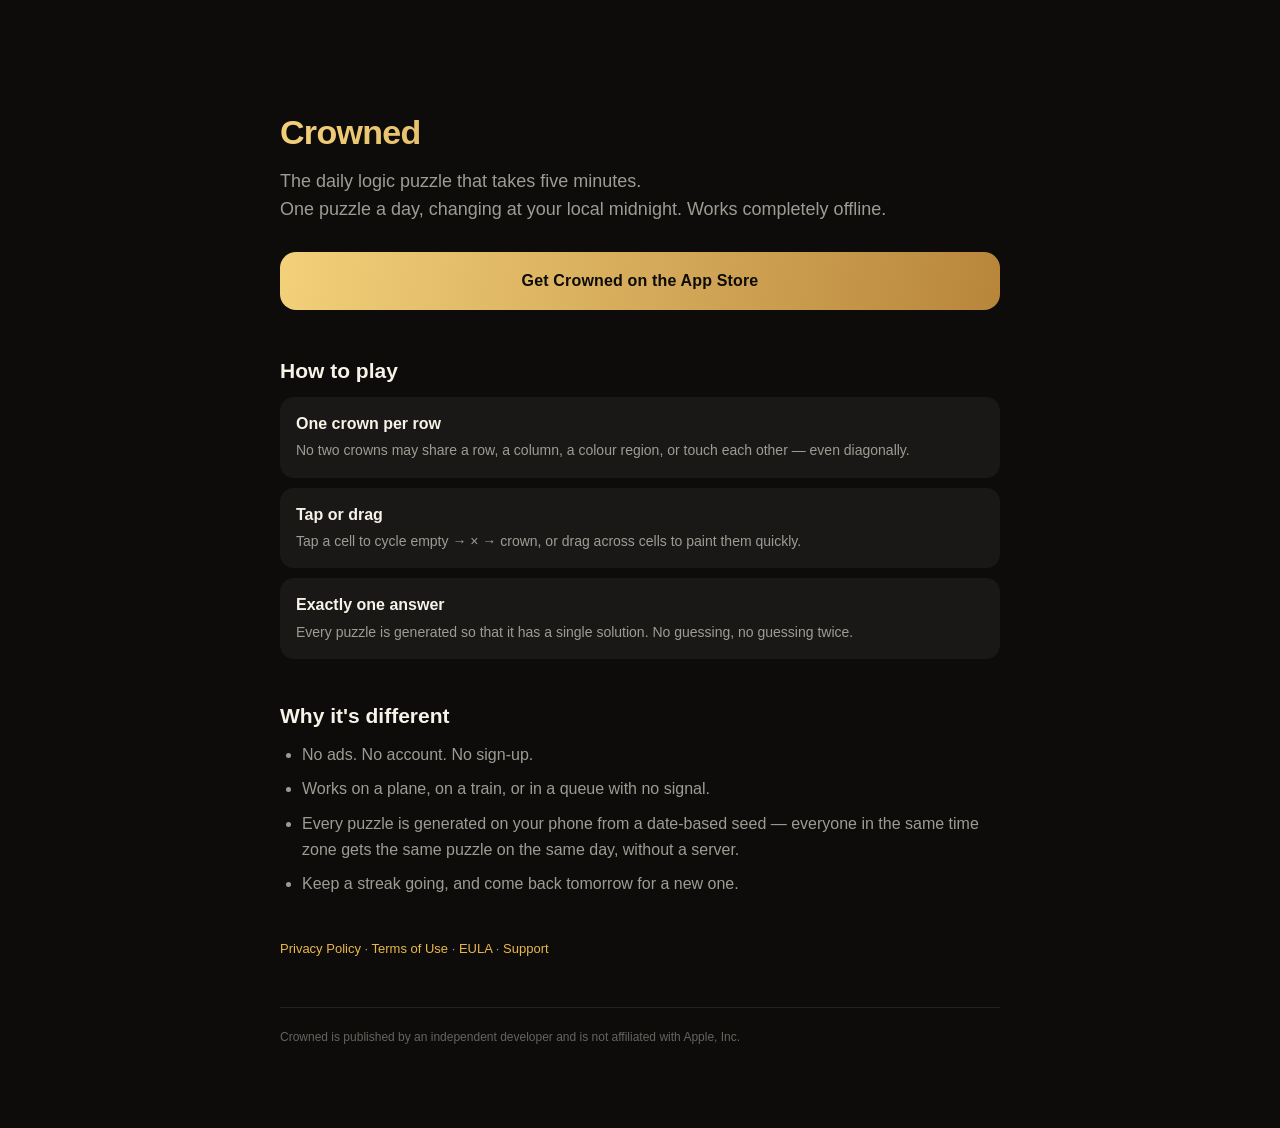
==== index.html @ 0d60deca "Align legal copy with the app's actual behaviour The daily challenge and the streak now follow the d" ====
<!DOCTYPE html>
<html lang="en">
<head>
<meta charset="utf-8">
<meta name="viewport" content="width=device-width, initial-scale=1">
<title>Crowned — the daily logic puzzle</title>
<meta name="description" content="One crown per row. A new puzzle every day, on your local midnight. Works completely offline.">
<meta property="og:title" content="Crowned — the daily logic puzzle">
<meta property="og:description" content="One crown per row. A new puzzle every day, on your local midnight. Works completely offline.">
<meta property="og:type" content="website">
<meta name="theme-color" content="#0D0C0A">
<link rel="stylesheet" href="style.css">
</head>
<body>
<main class="landing">
    <h1>Crowned</h1>
    <p class="tagline">The daily logic puzzle that takes five minutes.<br>
        One puzzle a day, changing at your local midnight. Works completely offline.</p>

    <a class="cta" href="https://apps.apple.com/">Get Crowned on the App Store</a>

    <h2>How to play</h2>
    <ul class="cards">
        <li><strong>One crown per row</strong><span>No two crowns may share a row, a column, a colour region, or touch each other — even diagonally.</span></li>
        <li><strong>Tap or drag</strong><span>Tap a cell to cycle empty → × → crown, or drag across cells to paint them quickly.</span></li>
        <li><strong>Exactly one answer</strong><span>Every puzzle is generated so that it has a single solution. No guessing, no guessing twice.</span></li>
    </ul>

    <h2>Why it's different</h2>
    <ul class="plain">
        <li>No ads. No account. No sign-up.</li>
        <li>Works on a plane, on a train, or in a queue with no signal.</li>
        <li>Every puzzle is generated on your phone from a date-based seed — everyone in the same time zone gets the same puzzle on the same day, without a server.</li>
        <li>Keep a streak going, and come back tomorrow for a new one.</li>
    </ul>

    <p class="legal"><a href="privacy.html">Privacy Policy</a> ·
        <a href="terms.html">Terms of Use</a> ·
        <a href="eula.html">EULA</a> ·
        <a href="support.html">Support</a></p>
</main>
<footer>
<p>Crowned is published by an independent developer and is not affiliated with Apple, Inc.</p>
</footer>
</body>
</html>
---- style.css ----
:root {
    color-scheme: dark;
    --bg: #0d0c0a;
    --surface: #1a1814;
    --text: #f7f3e9;
    --muted: rgba(247, 243, 233, 0.62);
    --accent: #e8b84b;
    --accent-2: #b8863b;
}

* { box-sizing: border-box; }

body {
    margin: 0;
    padding: 0 20px 64px;
    background: var(--bg);
    color: var(--text);
    font: 16px/1.65 -apple-system, BlinkMacSystemFont, "SF Pro Text", "Helvetica Neue", sans-serif;
    -webkit-text-size-adjust: 100%;
}

main { max-width: 720px; margin: 0 auto; }

h1 {
    font-size: 34px;
    font-weight: 800;
    letter-spacing: -0.02em;
    margin: 56px 0 8px;
    background: linear-gradient(100deg, #f3d07a, #b8863b);
    -webkit-background-clip: text;
    background-clip: text;
    color: transparent;
}

h2 {
    font-size: 21px;
    font-weight: 700;
    margin: 40px 0 8px;
    color: var(--text);
}

h3 {
    font-size: 16px;
    font-weight: 700;
    margin: 28px 0 6px;
    color: var(--muted);
    text-transform: uppercase;
    letter-spacing: 0.06em;
}

p { margin: 0 0 16px; color: var(--muted); }
strong { color: var(--text); }
code {
    background: rgba(255, 255, 255, 0.07);
    padding: 2px 6px;
    border-radius: 6px;
    font-size: 0.9em;
}

a { color: var(--accent); text-decoration: none; }
a:hover { text-decoration: underline; }

ul { margin: 0 0 16px; padding-left: 22px; color: var(--muted); }
li { margin: 0 0 8px; }

table {
    width: 100%;
    border-collapse: collapse;
    margin: 0 0 24px;
    font-size: 14px;
}

th, td {
    text-align: left;
    padding: 10px 12px;
    border-bottom: 1px solid rgba(255, 255, 255, 0.09);
    vertical-align: top;
}

th { color: var(--text); font-weight: 650; }
td { color: var(--muted); }

footer {
    max-width: 720px;
    margin: 48px auto 0;
    padding-top: 20px;
    border-top: 1px solid rgba(255, 255, 255, 0.09);
}

footer p { font-size: 12px; color: rgba(247, 243, 233, 0.38); }

/* The landing page */
.landing { padding-top: 48px; }
.landing .tagline { font-size: 18px; line-height: 1.55; margin-bottom: 28px; }

.cta {
    display: block;
    text-align: center;
    padding: 16px 24px;
    border-radius: 16px;
    background: linear-gradient(100deg, #f3d07a, #b8863b);
    color: #0d0c0a;
    font-weight: 800;
    letter-spacing: 0.01em;
    margin-bottom: 44px;
}
.cta:hover { text-decoration: none; }

.landing ul.cards { list-style: none; padding: 0; margin: 0 0 36px; }
.landing ul.cards li {
    background: rgba(255, 255, 255, 0.05);
    border-radius: 14px;
    padding: 14px 16px;
    margin-bottom: 10px;
}
.landing ul.cards strong { display: block; font-size: 16px; }
.landing ul.cards span { font-size: 14px; color: rgba(247, 243, 233, 0.6); }

.landing ul.plain li { margin-bottom: 8px; }

.landing .legal { font-size: 13px; margin-top: 40px; }
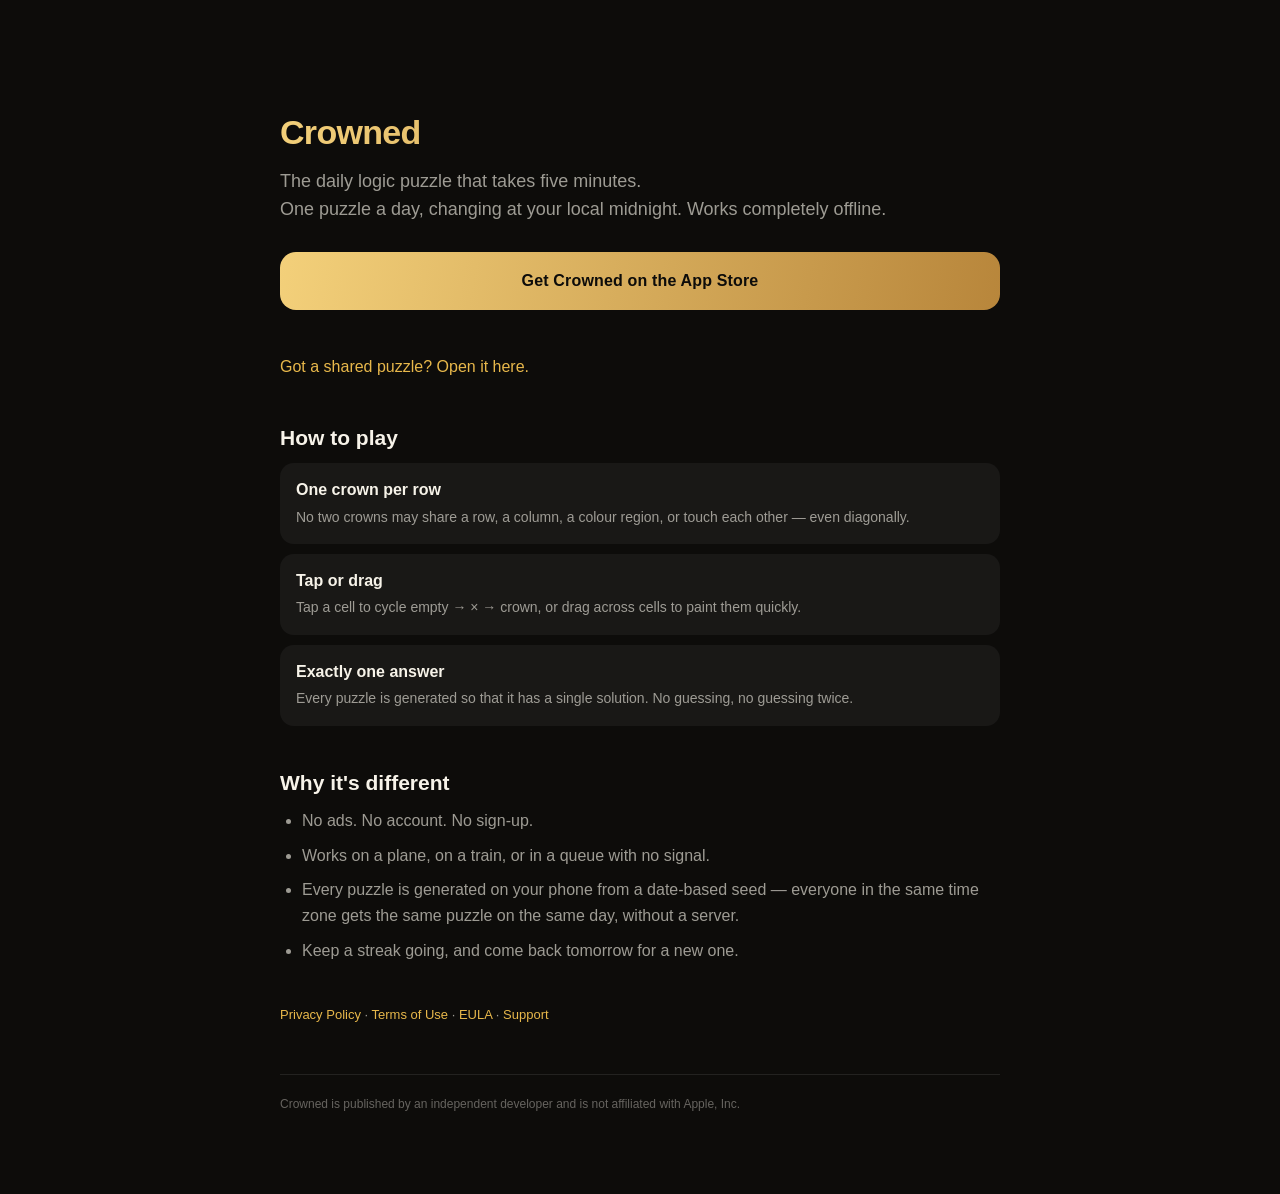
==== commit f9e4ff84: "feat: add shared-challenge landing page and universal link file" ====
--- a/index.html
+++ b/index.html
@@ -18,6 +18,8 @@
         One puzzle a day, changing at your local midnight. Works completely offline.</p>
 
     <a class="cta" href="https://apps.apple.com/">Get Crowned on the App Store</a>
+
+    <p><a href="play.html">Got a shared puzzle? Open it here.</a></p>
 
     <h2>How to play</h2>
     <ul class="cards">
--- a/style.css
+++ b/style.css
@@ -106,6 +106,10 @@
 }
 .cta:hover { text-decoration: none; }
 
+/* ⚠️ 必须显式盖掉 .cta 的 display:block —— 否则 [hidden] 会被它覆盖，
+   按钮在「链接缺参数」时依然会显示出来。 */
+.cta[hidden] { display: none; }
+
 .landing ul.cards { list-style: none; padding: 0; margin: 0 0 36px; }
 .landing ul.cards li {
     background: rgba(255, 255, 255, 0.05);
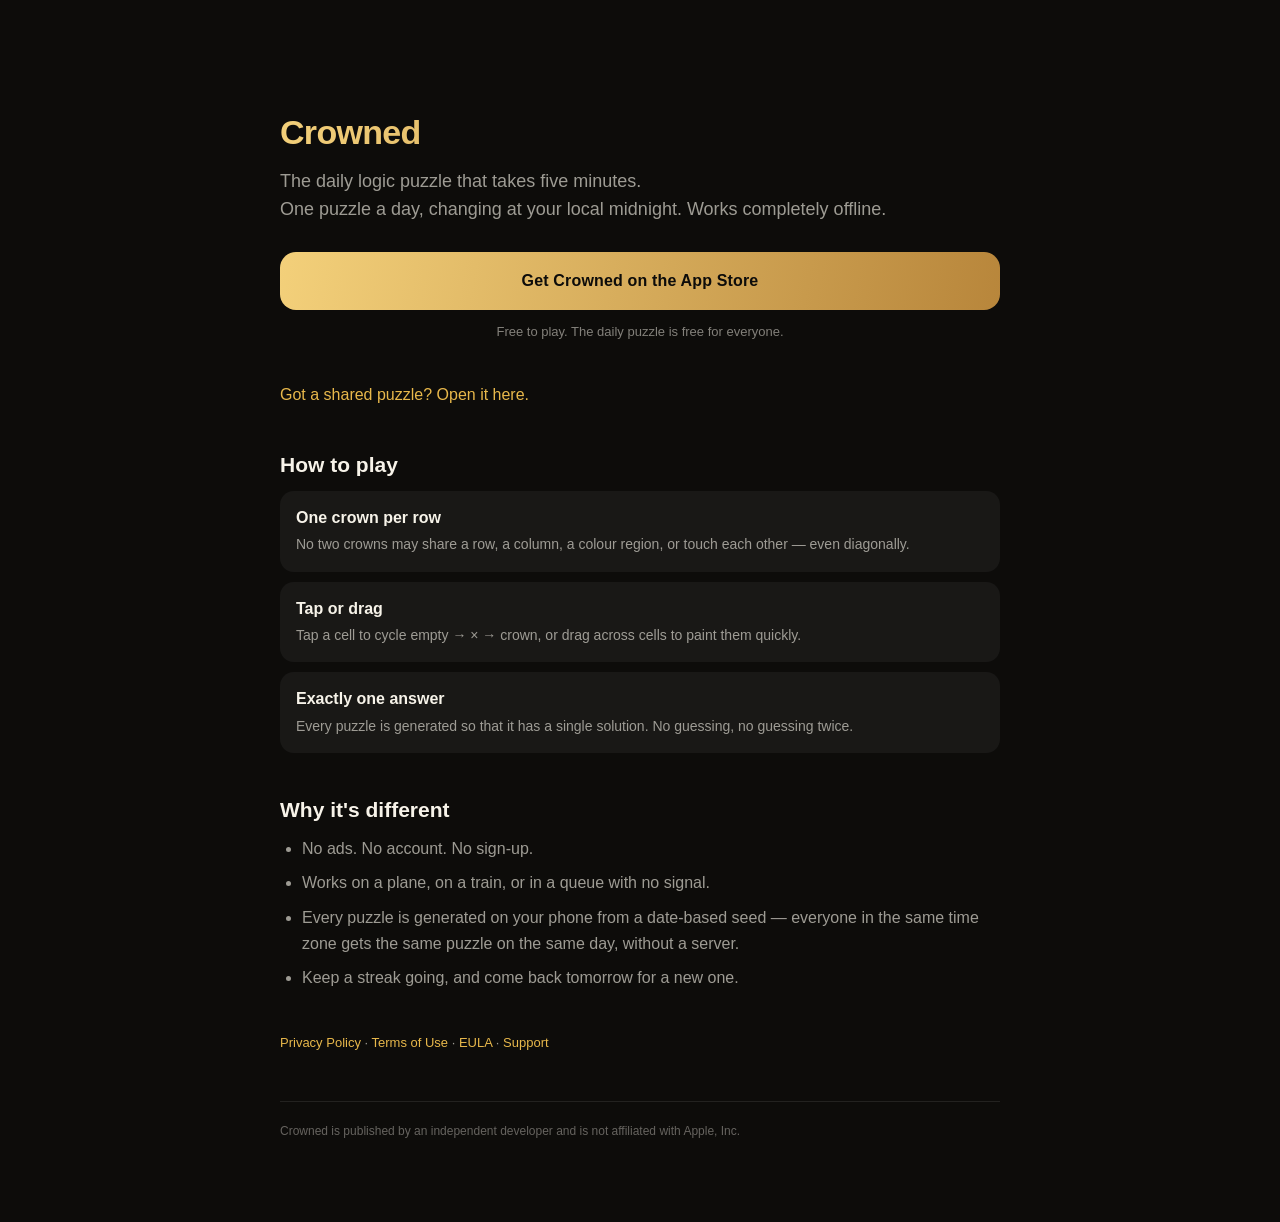
==== commit 5332e77d: "Point App Store links at the live listing - index.html / play.html now use https://apps.apple.com/ap" ====
--- a/index.html
+++ b/index.html
@@ -9,6 +9,9 @@
 <meta property="og:description" content="One crown per row. A new puzzle every day, on your local midnight. Works completely offline.">
 <meta property="og:type" content="website">
 <meta name="theme-color" content="#0D0C0A">
+<!-- Smart App Banner：iOS Safari 顶部自动弹出「打开 Crowned Daily」，点击直达 App。
+     App 未上架时横幅不显示（无害），上架瞬间自动生效，不用再改一次。 -->
+<meta name="apple-itunes-app" content="app-id=6832871902">
 <link rel="stylesheet" href="style.css">
 </head>
 <body>
@@ -17,7 +20,8 @@
     <p class="tagline">The daily logic puzzle that takes five minutes.<br>
         One puzzle a day, changing at your local midnight. Works completely offline.</p>
 
-    <a class="cta" href="https://apps.apple.com/">Get Crowned on the App Store</a>
+    <a class="cta" href="https://apps.apple.com/app/crowned-daily/id6832871902">Get Crowned on the App Store</a>
+    <p class="cta-note">Free to play. The daily puzzle is free for everyone.</p>
 
     <p><a href="play.html">Got a shared puzzle? Open it here.</a></p>
 
--- a/style.css
+++ b/style.css
@@ -106,6 +106,16 @@
 }
 .cta:hover { text-decoration: none; }
 
+/* 商店按钮下方的小字说明。上边距用负值把 .cta 的 44px 下边距收回来，
+   否则按钮和说明之间会隔出一大片空白。 */
+.cta-note {
+    font-size: 13px;
+    line-height: 1.5;
+    color: rgba(247, 243, 233, 0.5);
+    text-align: center;
+    margin: -32px 0 40px;
+}
+
 /* ⚠️ 必须显式盖掉 .cta 的 display:block —— 否则 [hidden] 会被它覆盖，
    按钮在「链接缺参数」时依然会显示出来。 */
 .cta[hidden] { display: none; }
@@ -123,3 +133,44 @@
 .landing ul.plain li { margin-bottom: 8px; }
 
 .landing .legal { font-size: 13px; margin-top: 40px; }
+
+/* ============================================================
+   分享落地页的棋盘
+   ============================================================
+   ⚠️ 这块样式必须和 App 内 `Crowned/Theme/Theme.swift` + `PuzzleBoardView.swift`
+      的视觉规则一致，网页上显示的盘面要像 App 里那一张：
+      · 格子间距 2px（App 的 Metrics.cellSpacing）
+      · 区域之间的边界 3px 白线，同区域内部 0.5px 淡线（App 的 regionBorder）
+      · 外框 3px 白线，圆角 18px（App 的 cornerRadius + 6）
+   边界用 inset box-shadow 画在格子的内侧，每条内部边界只画一次，
+   否则相邻两格各画一条会叠成 6px，比 App 里粗一倍。 */
+.board {
+    display: grid;
+    gap: 2px;
+    width: min(90vw, 420px);
+    margin: 0 auto 18px;
+    padding: 0;
+    /* 棋盘底色 = App 内 ThemeColor.surface，让缝隙和外框和 App 里完全一致 */
+    background: #21242E;
+    border: 3px solid rgba(255, 255, 255, 0.85);
+    border-radius: 18px;
+    overflow: hidden;
+    box-shadow: 0 18px 40px rgba(0, 0, 0, 0.45);
+}
+
+.board .cell {
+    aspect-ratio: 1 / 1;
+    border-radius: 2px;
+}
+
+.board[hidden] { display: none; }
+
+.board-note {
+    text-align: center;
+    font-size: 13px;
+    color: rgba(247, 243, 233, 0.5);
+    margin: 0 0 8px;
+}
+
+.board-note[hidden] { display: none; }
+
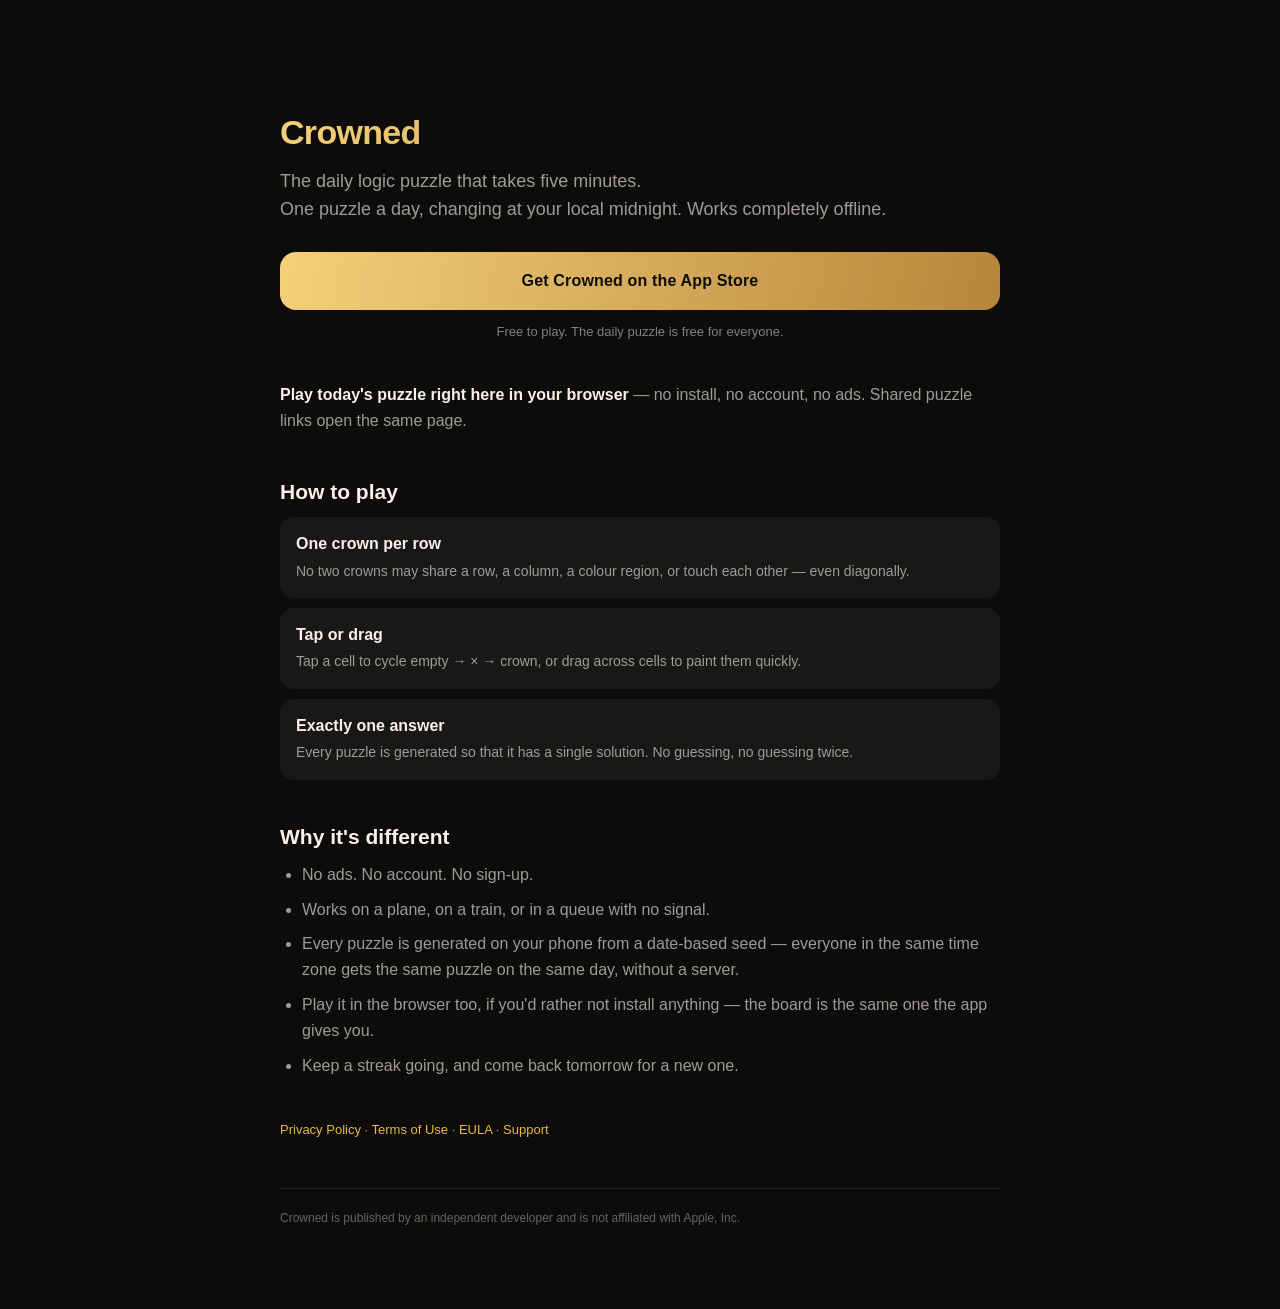
==== commit 20b08577: "Add a daily mode: one fixed URL that turns over every day" ====
--- a/index.html
+++ b/index.html
@@ -23,7 +23,8 @@
     <a class="cta" href="https://apps.apple.com/app/crowned-daily/id6832871902">Get Crowned on the App Store</a>
     <p class="cta-note">Free to play. The daily puzzle is free for everyone.</p>
 
-    <p><a href="play.html">Got a shared puzzle? Open it here.</a></p>
+    <p><a href="play.html"><strong>Play today's puzzle right here in your browser</strong></a>
+        — no install, no account, no ads. Shared puzzle links open the same page.</p>
 
     <h2>How to play</h2>
     <ul class="cards">
@@ -37,6 +38,7 @@
         <li>No ads. No account. No sign-up.</li>
         <li>Works on a plane, on a train, or in a queue with no signal.</li>
         <li>Every puzzle is generated on your phone from a date-based seed — everyone in the same time zone gets the same puzzle on the same day, without a server.</li>
+        <li>Play it in the browser too, if you'd rather not install anything — the board is the same one the app gives you.</li>
         <li>Keep a streak going, and come back tomorrow for a new one.</li>
     </ul>
 
--- a/style.css
+++ b/style.css
@@ -174,3 +174,155 @@
 
 .board-note[hidden] { display: none; }
 
+
+/* ============================================================
+   可玩的分享页棋盘（网页端直接玩同题）
+   ============================================================
+   ⚠️ 这块的视觉规则必须和 App 内 `Crowned/Views/Gameplay/PuzzleBoardView.swift`
+      对齐，网页上看到的盘面要和 App 里那一张一模一样：
+      · 叉号线宽 = max(1.6px, 格子边长 × 0.075)，App 里是 `max(1.6, size * 0.075)`
+      · 叉号长度 = 格子边长 × 0.36
+      · 皇冠字号 = 格子边长 × 0.52，App 里是 `.font(.system(size: size * 0.52, weight: .bold))`
+      · 玩家手动标的 × 不透明度 0.8；自动 × 不透明度 0.42
+      · 冲突格盖红色斜纹
+   格子边长由 JS 写进 `--cw`（board 宽 ÷ N），所以棋盘缩放时这些值跟着缩放。 */
+
+.board {
+    touch-action: none;          /* 拖拽连涂时不要顺带滚页面 */
+    user-select: none;
+    -webkit-user-select: none;
+    -webkit-touch-callout: none;
+}
+
+.board .cell {
+    position: relative;
+    display: flex;
+    align-items: center;
+    justify-content: center;
+}
+
+/* 皇冠 / 叉号默认不显示，由格子上的状态类控制 */
+.board .mark {
+    position: absolute;
+    inset: 0;
+    display: none;
+    align-items: center;
+    justify-content: center;
+    pointer-events: none;
+    line-height: 1;
+}
+
+.board .cell.is-cross .mark-x { display: flex; }
+.board .cell.is-crown .mark-crown { display: flex; }
+
+/* 叉号：用两条带圆头的线交叉，和 App 的 CrossMark 形状一致 */
+.board .mark-x i {
+    position: absolute;
+    left: 50%;
+    top: 50%;
+    width: calc(var(--cw, 40px) * 0.36);
+    height: 0;
+    margin-left: calc(var(--cw, 40px) * -0.18);
+    border-top: max(1.6px, calc(var(--cw, 40px) * 0.075)) solid var(--text);
+    border-radius: 2px;
+    opacity: 0.8;
+}
+.board .mark-x i:nth-child(1) { transform: rotate(45deg); }
+.board .mark-x i:nth-child(2) { transform: rotate(-45deg); }
+/* 自动 × 更淡 —— App 里 `opacity(cell.isAutoCrossed ? 0.42 : 0.8)` */
+.board .cell.is-auto .mark-x i { opacity: 0.42; }
+
+/* 皇冠 */
+.board .mark-crown {
+    font-size: calc(var(--cw, 40px) * 0.52);
+    filter: drop-shadow(0 1px 2px rgba(0, 0, 0, 0.3));
+}
+
+/* 冲突：红色斜纹盖在格子上 */
+.board .cell.is-conflict::after {
+    content: "";
+    position: absolute;
+    inset: 0;
+    background: repeating-linear-gradient(
+        45deg,
+        rgba(220, 60, 60, 0.45) 0 4px,
+        rgba(220, 60, 60, 0.12) 4px 8px
+    );
+    pointer-events: none;
+}
+
+/* ============================================================
+   棋盘下方的计时器与操作条
+   ============================================================ */
+.hud {
+    display: flex;
+    align-items: center;
+    justify-content: space-between;
+    gap: 12px;
+    width: min(90vw, 420px);
+    margin: 0 auto 10px;
+}
+
+.hud-time {
+    font-variant-numeric: tabular-nums;
+    font-size: 15px;
+    font-weight: 650;
+    color: var(--text);
+}
+
+.hud-actions { display: flex; gap: 8px; }
+
+.hud-btn {
+    appearance: none;
+    border: 1px solid rgba(255, 255, 255, 0.18);
+    background: rgba(255, 255, 255, 0.06);
+    color: var(--text);
+    border-radius: 10px;
+    padding: 8px 14px;
+    font: inherit;
+    font-size: 14px;
+    cursor: pointer;
+}
+.hud-btn:disabled { opacity: 0.35; cursor: default; }
+.hud-btn:not(:disabled):hover { background: rgba(255, 255, 255, 0.12); }
+
+.board-status {
+    width: min(90vw, 420px);
+    margin: 0 auto 10px;
+    text-align: center;
+    font-size: 13px;
+    color: var(--muted);
+    min-height: 1.4em;
+}
+.board-status[hidden] { display: none; }
+
+/* 通关后的分享按钮 */
+.cta-button {
+    appearance: none;
+    display: inline-block;
+    border: 1px solid rgba(255, 255, 255, 0.22);
+    background: rgba(255, 255, 255, 0.08);
+    color: var(--text);
+    border-radius: 12px;
+    padding: 12px 18px;
+    font: inherit;
+    font-weight: 600;
+    cursor: pointer;
+}
+.cta-button:hover { background: rgba(255, 255, 255, 0.14); }
+
+/* 复制被浏览器拦下时，摊开战报让用户手动选中复制 */
+#share-fallback {
+    width: 100%;
+    margin-top: 8px;
+    padding: 10px 12px;
+    border: 1px solid rgba(255, 255, 255, 0.22);
+    border-radius: 10px;
+    background: rgba(255, 255, 255, 0.06);
+    color: var(--text);
+    font-family: ui-monospace, SFMono-Regular, Menlo, monospace;
+    font-size: 12px;
+    line-height: 1.5;
+    resize: vertical;
+}
+#share-fallback-wrap small { color: var(--muted); }
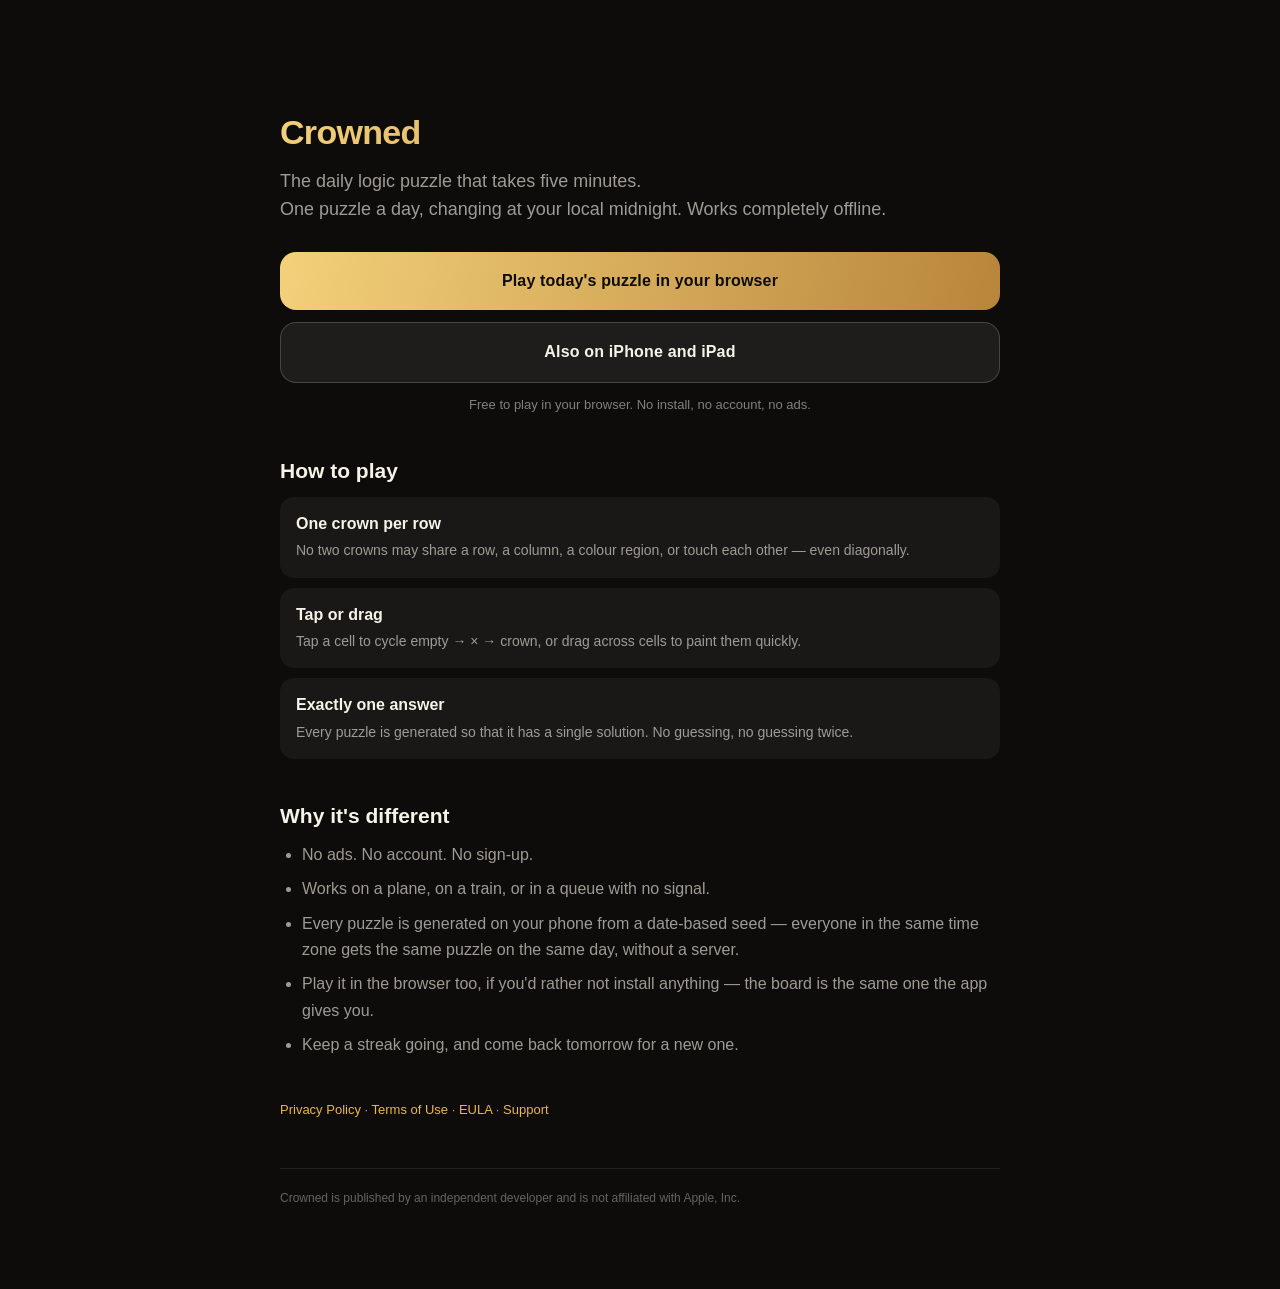
==== commit 36439202: "Switch the landing page CTA by device and keep the new styles" ====
--- a/index.html
+++ b/index.html
@@ -3,16 +3,45 @@
 <head>
 <meta charset="utf-8">
 <meta name="viewport" content="width=device-width, initial-scale=1">
-<title>Crowned — the daily logic puzzle</title>
-<meta name="description" content="One crown per row. A new puzzle every day, on your local midnight. Works completely offline.">
-<meta property="og:title" content="Crowned — the daily logic puzzle">
-<meta property="og:description" content="One crown per row. A new puzzle every day, on your local midnight. Works completely offline.">
+<title>Crowned Daily — the free daily logic puzzle</title>
+<meta name="description" content="One crown per row, column and colour region. A new logic puzzle every day at your local midnight. Play it free in your browser or on iOS. No account, no ads, works offline.">
+<link rel="canonical" href="https://mylove1596-bit.github.io/Crowned/">
+<meta property="og:title" content="Crowned Daily — the free daily logic puzzle">
+<meta property="og:description" content="One crown per row, column and colour region. A new logic puzzle every day at your local midnight. Play it free in your browser or on iOS. No account, no ads, works offline.">
 <meta property="og:type" content="website">
+<meta property="og:url" content="https://mylove1596-bit.github.io/Crowned/">
+<meta property="og:image" content="https://mylove1596-bit.github.io/Crowned/og-image.png">
+<meta property="og:image:width" content="1270">
+<meta property="og:image:height" content="760">
+<meta name="twitter:card" content="summary_large_image">
+<meta name="twitter:title" content="Crowned Daily — the free daily logic puzzle">
+<meta name="twitter:description" content="One crown per row, column and colour region. A new logic puzzle every day at your local midnight. Free in your browser and on iOS.">
+<meta name="twitter:image" content="https://mylove1596-bit.github.io/Crowned/og-image.png">
 <meta name="theme-color" content="#0D0C0A">
+<!-- 结构化数据：只写真实存在的事实。
+     ⚠️ 绝不写 aggregateRating —— 我们现在是 0 个评分，
+        写假评分是 Google 的明确违规（fake reviews policy），会直接吃搜索惩罚。 -->
+<script type="application/ld+json">
+{
+  "@context": "https://schema.org",
+  "@type": "SoftwareApplication",
+  "name": "Crowned Daily",
+  "applicationCategory": "GameApplication",
+  "operatingSystem": "iOS, iPadOS, and any modern web browser",
+  "description": "A daily logic puzzle. Place one crown in every row, column and colour region — no two crowns may touch, not even diagonally. A new board every day at your local midnight. Exactly one solution, so there is never any guessing. No ads, no account, works completely offline.",
+  "url": "https://mylove1596-bit.github.io/Crowned/",
+  "image": "https://mylove1596-bit.github.io/Crowned/og-image.png",
+  "offers": {
+    "@type": "Offer",
+    "price": "0",
+    "priceCurrency": "USD"
+  }
+}
+</script>
 <!-- Smart App Banner：iOS Safari 顶部自动弹出「打开 Crowned Daily」，点击直达 App。
      App 未上架时横幅不显示（无害），上架瞬间自动生效，不用再改一次。 -->
 <meta name="apple-itunes-app" content="app-id=6832871902">
-<link rel="stylesheet" href="style.css">
+<link rel="stylesheet" href="style.css?v=3">
 </head>
 <body>
 <main class="landing">
@@ -20,11 +49,11 @@
     <p class="tagline">The daily logic puzzle that takes five minutes.<br>
         One puzzle a day, changing at your local midnight. Works completely offline.</p>
 
-    <a class="cta" href="https://apps.apple.com/app/crowned-daily/id6832871902">Get Crowned on the App Store</a>
-    <p class="cta-note">Free to play. The daily puzzle is free for everyone.</p>
-
-    <p><a href="play.html"><strong>Play today's puzzle right here in your browser</strong></a>
-        — no install, no account, no ads. Shared puzzle links open the same page.</p>
+    <div class="cta-stack">
+        <a class="cta" id="cta-primary" href="https://apps.apple.com/app/crowned-daily/id6832871902">Get Crowned on the App Store</a>
+        <a class="cta cta-secondary" id="cta-secondary" href="play.html">Play today's puzzle in your browser</a>
+    </div>
+    <p class="cta-note" id="cta-note">Free to play. The daily puzzle is free for everyone.</p>
 
     <h2>How to play</h2>
     <ul class="cards">
@@ -47,6 +76,45 @@
         <a href="eula.html">EULA</a> ·
         <a href="support.html">Support</a></p>
 </main>
+<script>
+/*
+ * 主 CTA 按设备切换。
+ *
+ * ⚠️ 为什么必须切：
+ *    Threads 来的流量大多是**手机浏览器**点进来的，而 Android / Windows
+ *    根本装不了这个 iOS App —— 在那些机器上，「网页直接玩」才是唯一能走通的路。
+ *    让他们先去点一个装不上的商店按钮，是把流量直接漏掉。
+ *
+ * ⚠️ 只用 App Store 的机器（iPhone / iPad / Mac）才把 App Store 放前面 ——
+ *    因为只有 App 里有连胜和更大的尺寸。
+ */
+(function () {
+  'use strict';
+  var ua = navigator.userAgent || '';
+  var isIOS = /iPad|iPhone|iPod/.test(ua) ||
+               (navigator.platform === 'MacIntel' && navigator.maxTouchPoints > 1);
+  var isMac = /Macintosh|Mac OS X/.test(ua) && !isIOS;
+
+  var APP = 'https://apps.apple.com/app/crowned-daily/id6832871902';
+  var primary = document.getElementById('cta-primary');
+  var secondary = document.getElementById('cta-secondary');
+  var note = document.getElementById('cta-note');
+
+  if (isIOS || isMac) {
+    primary.href = APP;
+    primary.textContent = 'Get Crowned on the App Store';
+    secondary.href = 'play.html';
+    secondary.textContent = "Play today's puzzle in your browser";
+    note.textContent = 'Free to play. The daily puzzle is free for everyone.';
+  } else {
+    primary.href = 'play.html';
+    primary.textContent = "Play today's puzzle in your browser";
+    secondary.href = APP;
+    secondary.textContent = 'Also on iPhone and iPad';
+    note.textContent = 'Free to play in your browser. No install, no account, no ads.';
+  }
+})();
+</script>
 <footer>
 <p>Crowned is published by an independent developer and is not affiliated with Apple, Inc.</p>
 </footer>
--- a/style.css
+++ b/style.css
@@ -326,3 +326,20 @@
     resize: vertical;
 }
 #share-fallback-wrap small { color: var(--muted); }
+
+/* 落地页的两个 CTA（主 + 次） */
+.cta-stack { margin-bottom: 20px; }
+.cta-stack .cta { margin-bottom: 12px; }
+.cta-stack .cta:last-child { margin-bottom: 0; }
+
+/* 次要 CTA：视觉上不能和主 CTA 抢 */
+.cta-secondary {
+    background: rgba(255, 255, 255, 0.07);
+    border: 1px solid rgba(255, 255, 255, 0.18);
+    color: var(--text);
+    font-weight: 700;
+}
+.cta-secondary:hover { background: rgba(255, 255, 255, 0.12); }
+
+/* .cta 的 44px 下边距被 .cta-stack 收掉了，说明文字往上贴一点 */
+.landing .cta-note { margin: -8px 0 40px; }
